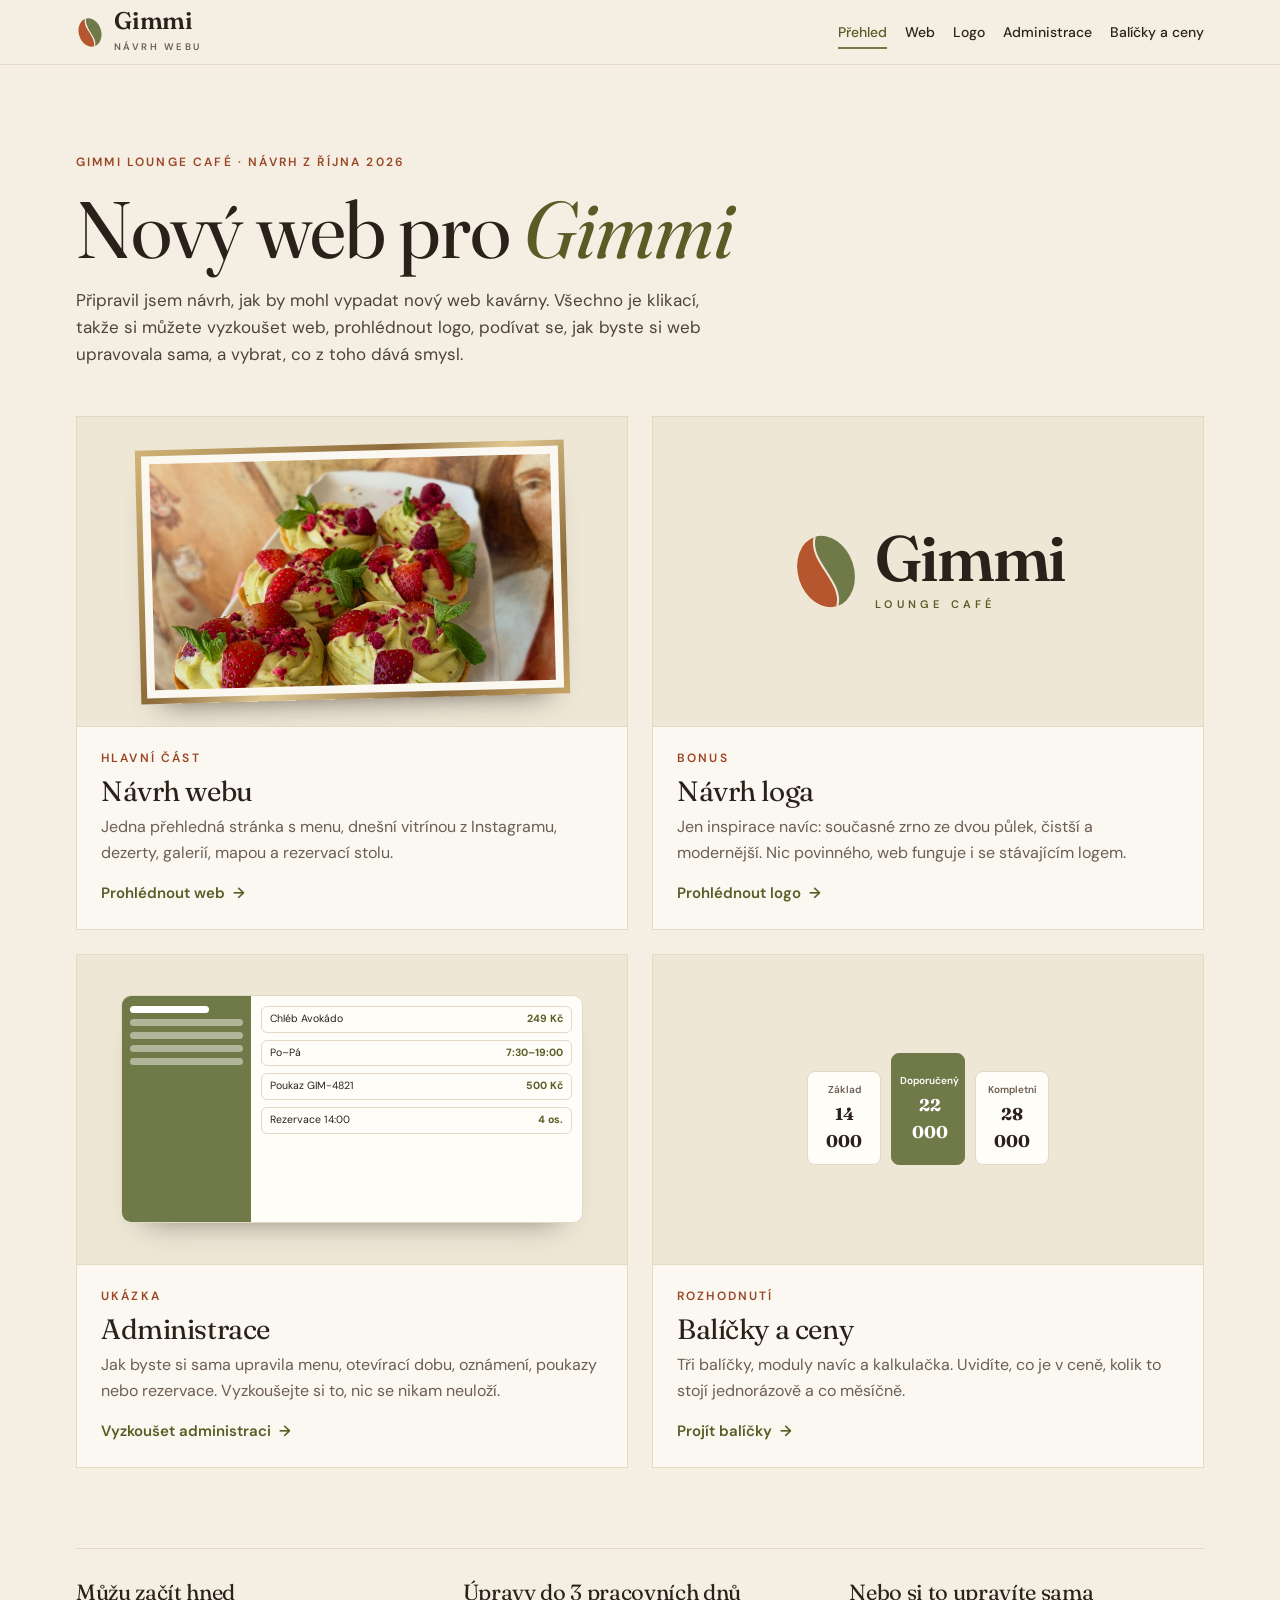
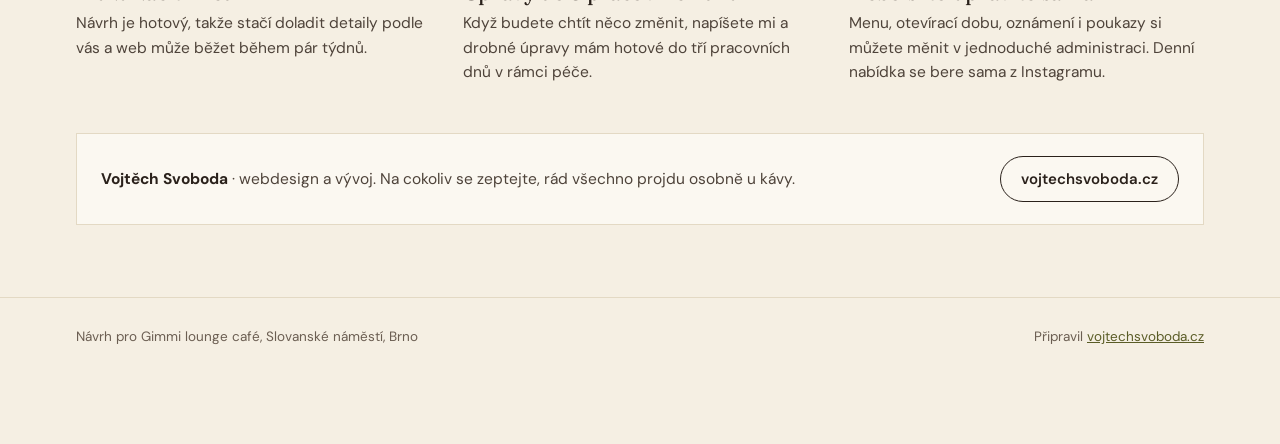
==== public/index.html @ 555f194c "Rozcestník s návrhem webu pro Gimmi Co-Authored-By: Claude Opus 5.5 <noreply@anthropic.com> Claude-S" ====
<!doctype html>
<html lang="cs">
<head>
<meta charset="utf-8">
<meta name="viewport" content="width=device-width, initial-scale=1, viewport-fit=cover">
<meta name="robots" content="noindex, nofollow">
<meta name="claude:viewport-fit-sides" content="cover">
<title>Gimmi – návrh nového webu</title>
<link rel="stylesheet" href="https://fonts.googleapis.com/css2?family=DM+Sans:opsz,wght@9..40,400..700&family=Fraunces:ital,opsz,wght@0,9..144,400..700;1,9..144,400&display=swap">
<link rel="stylesheet" href="pitch.css">
<style>
.hero { padding-block: clamp(40px, 7vw, 88px) clamp(28px, 4vw, 48px); display: grid; gap: 18px; }
.hero h1 { font-size: clamp(42px, 6.4vw, 80px); line-height: 0.98; }
.hero h1 em { font-style: italic; color: var(--green-ink); }
.modules { display: grid; grid-template-columns: repeat(2, minmax(0, 1fr)); gap: 24px; }
@media (max-width: 680px) { .modules { grid-template-columns: minmax(0, 1fr); } }
.module { position: relative; display: grid; grid-template-rows: auto 1fr; background: var(--paper); border: 1px solid var(--line); color: var(--ink); text-decoration: none; transition: transform .25s ease, box-shadow .25s ease; }
.module:hover { transform: translateY(-4px); box-shadow: 0 28px 44px -30px rgba(42, 33, 27, 0.55); color: var(--ink); }
.module .visual { aspect-ratio: 16 / 9; max-width: 100%; background: #EFE7D6; border-bottom: 1px solid var(--line); display: grid; place-items: center; overflow: hidden; position: relative; }
.module .body { padding: 22px 24px 24px; display: grid; gap: 8px; align-content: start; }
.module h2 { font-size: 28px; }
.module .go { margin-top: 8px; display: inline-flex; align-items: center; gap: 8px; font-weight: 600; font-size: 15px; color: var(--green-ink); }
.module .go span { transition: transform .25s ease; }
.module:hover .go span { transform: translateX(4px); }
.module .tag { position: absolute; top: 14px; left: 14px; z-index: 2; }
/* náhled webu */
.v-web { width: 78%; padding: 6px; background: var(--gold); box-shadow: 0 20px 30px -22px rgba(42,33,27,.7); transform: rotate(-1.5deg); }
.v-web div { padding: 8px; background: var(--paper); }
.v-web img { width: 100%; aspect-ratio: 16 / 9; object-fit: cover; }
/* náhled loga */
.v-logo { display: flex; align-items: center; gap: 14px; }
.v-logo b { font-family: var(--display); font-weight: 600; font-size: clamp(44px, 6vw, 64px); line-height: .9; letter-spacing: -.03em; }
.v-logo small { display: block; margin-top: 8px; font-size: 11px; font-weight: 600; letter-spacing: .38em; text-transform: uppercase; color: var(--green-ink); }
/* náhled administrace */
.v-admin { width: 84%; height: 74%; display: grid; grid-template-columns: 28% 1fr; background: var(--paper-2); border: 1px solid var(--line); border-radius: 10px; overflow: hidden; box-shadow: 0 20px 30px -24px rgba(42,33,27,.6); }
.v-admin .side { background: var(--green); padding: 10px 8px; display: grid; gap: 6px; align-content: start; }
.v-admin .side i { display: block; height: 7px; border-radius: 4px; background: rgba(255,255,255,.45); }
.v-admin .side i:first-child { background: #fff; width: 70%; }
.v-admin .main { padding: 10px; display: grid; gap: 7px; align-content: start; }
.v-admin .row { display: flex; justify-content: space-between; align-items: center; gap: 8px; padding: 6px 8px; border: 1px solid var(--line); border-radius: 6px; font-size: 10.5px; line-height: 1.2; }
.v-admin .row em { font-style: normal; font-weight: 700; color: var(--green-ink); }
/* náhled balíčků */
.v-price { display: flex; gap: 10px; align-items: flex-end; }
.v-price div { width: 74px; padding: 10px 8px; background: var(--paper-2); border: 1px solid var(--line); border-radius: 8px; text-align: center; font-size: 10px; font-weight: 600; color: var(--muted); }
.v-price div b { display: block; margin-top: 2px; font-family: var(--display); font-size: 17px; color: var(--ink); }
.v-price div.mid { height: 112px; border-color: var(--green); background: var(--green); color: #fff; display: grid; align-content: center; }
.v-price div.mid b { color: #fff; }
.how { margin-top: clamp(48px, 7vw, 80px); display: grid; grid-template-columns: repeat(auto-fit, minmax(min(100%, 240px), 1fr)); gap: 16px 32px; padding-top: 32px; border-top: 1px solid var(--line); }
.how h3 { font-size: 22px; margin-bottom: 6px; }
.how p { color: var(--ink-2); font-size: 15.5px; }
.signed { margin-top: 48px; display: flex; flex-wrap: wrap; align-items: center; gap: 12px 24px; padding: 22px 24px; background: var(--paper); border: 1px solid var(--line); }
.signed p { flex: 1 1 280px; min-width: 0; font-size: 15.5px; color: var(--ink-2); }
.signed strong { color: var(--ink); }
</style>
</head>
<body>
<header class="topbar">
<div class="wrap">
<a class="mark" href="index.html" aria-label="Gimmi – přehled návrhu">
<svg viewBox="0 0 100 104" width="28" height="29" aria-hidden="true"><g transform="rotate(-18 50 52)"><path d="M50 0A40 52 0 0 0 50 104C70 74 30 30 50 0Z" fill="#B5562E"></path><path d="M50 0A40 52 0 0 1 50 104C70 74 30 30 50 0Z" fill="#707A48"></path><path d="M50 0C30 30 70 74 50 104" fill="none" stroke="#F5EFE3" stroke-width="4"></path></g></svg>
<span><b>Gimmi</b><small>návrh webu</small></span>
</a>
<nav class="crumbs" aria-label="Části návrhu">
<a href="index.html" aria-current="page">Přehled</a>
<a href="web.html">Web</a>
<a href="logo.html">Logo</a>
<a href="admin.html">Administrace</a>
<a href="balicky.html">Balíčky a ceny</a>
</nav>
</div>
</header>

<main class="wrap">
<section class="hero">
<p class="eyebrow">Gimmi lounge café · návrh z října 2026</p>
<h1>Nový web pro <em>Gimmi</em></h1>
<p class="lede">Připravil jsem návrh, jak by mohl vypadat nový web kavárny. Všechno je klikací, takže si můžete vyzkoušet web, prohlédnout logo, podívat se, jak byste si web upravovala sama, a vybrat, co z toho dává smysl.</p>
</section>

<div class="modules">
<a class="module" href="web.html">
<div class="visual"><div class="v-web"><div><img src="img/hero-tartaletky.jpg" alt="" loading="lazy"></div></div></div>
<div class="body">
<p class="eyebrow">Hlavní část</p>
<h2>Návrh webu</h2>
<p class="muted">Jedna přehledná stránka s menu, dnešní vitrínou z Instagramu, dezerty, galerií, mapou a rezervací stolu.</p>
<span class="go">Prohlédnout web <span aria-hidden="true">&#8594;</span></span>
</div>
</a>

<a class="module" href="logo.html">
<div class="visual">
<div class="v-logo">
<svg viewBox="0 0 100 104" width="70" height="73" aria-hidden="true"><g transform="rotate(-18 50 52)"><path d="M50 0A40 52 0 0 0 50 104C70 74 30 30 50 0Z" fill="#B5562E"></path><path d="M50 0A40 52 0 0 1 50 104C70 74 30 30 50 0Z" fill="#707A48"></path><path d="M50 0C30 30 70 74 50 104" fill="none" stroke="#EFE7D6" stroke-width="3"></path></g></svg>
<div><b>Gimmi</b><small>lounge café</small></div>
</div>
</div>
<div class="body">
<p class="eyebrow">Bonus</p>
<h2>Návrh loga</h2>
<p class="muted">Jen inspirace navíc: současné zrno ze dvou půlek, čistší a modernější. Nic povinného, web funguje i se stávajícím logem.</p>
<span class="go">Prohlédnout logo <span aria-hidden="true">&#8594;</span></span>
</div>
</a>

<a class="module" href="admin.html">
<div class="visual">
<div class="v-admin" aria-hidden="true">
<div class="side"><i></i><i></i><i></i><i></i><i></i></div>
<div class="main">
<div class="row">Chléb Avokádo <em>249 Kč</em></div>
<div class="row">Po–Pá <em>7:30–19:00</em></div>
<div class="row">Poukaz GIM-4821 <em>500 Kč</em></div>
<div class="row">Rezervace 14:00 <em>4 os.</em></div>
</div>
</div>
</div>
<div class="body">
<p class="eyebrow">Ukázka</p>
<h2>Administrace</h2>
<p class="muted">Jak byste si sama upravila menu, otevírací dobu, oznámení, poukazy nebo rezervace. Vyzkoušejte si to, nic se nikam neuloží.</p>
<span class="go">Vyzkoušet administraci <span aria-hidden="true">&#8594;</span></span>
</div>
</a>

<a class="module" href="balicky.html">
<div class="visual">
<div class="v-price" aria-hidden="true">
<div>Základ<b>14 000</b></div>
<div class="mid">Doporučený<b>22 000</b></div>
<div>Kompletní<b>28 000</b></div>
</div>
</div>
<div class="body">
<p class="eyebrow">Rozhodnutí</p>
<h2>Balíčky a ceny</h2>
<p class="muted">Tři balíčky, moduly navíc a kalkulačka. Uvidíte, co je v ceně, kolik to stojí jednorázově a co měsíčně.</p>
<span class="go">Projít balíčky <span aria-hidden="true">&#8594;</span></span>
</div>
</a>
</div>

<section class="how" aria-label="Jak spolupráce funguje">
<div>
<h3>Můžu začít hned</h3>
<p>Návrh je hotový, takže stačí doladit detaily podle vás a web může běžet během pár týdnů.</p>
</div>
<div>
<h3>Úpravy do 3 pracovních dnů</h3>
<p>Když budete chtít něco změnit, napíšete mi a drobné úpravy mám hotové do tří pracovních dnů v rámci péče.</p>
</div>
<div>
<h3>Nebo si to upravíte sama</h3>
<p>Menu, otevírací dobu, oznámení i poukazy si můžete měnit v jednoduché administraci. Denní nabídka se bere sama z Instagramu.</p>
</div>
</section>

<div class="signed">
<p><strong>Vojtěch Svoboda</strong> · webdesign a vývoj. Na cokoliv se zeptejte, rád všechno projdu osobně u kávy.</p>
<a class="btn" href="https://vojtechsvoboda.cz" target="_blank" rel="noopener">vojtechsvoboda.cz</a>
</div>
</main>

<footer class="site-foot">
<div class="wrap">
<span>Návrh pro Gimmi lounge café, Slovanské náměstí, Brno</span>
<span>Připravil <a href="https://vojtechsvoboda.cz" target="_blank" rel="noopener">vojtechsvoboda.cz</a></span>
</div>
</footer>
</body>
</html>
---- public/pitch.css ----
/* Gimmi – podklady pro návrh. Jeden světlý vzhled podle webu kavárny (krém, zelená, zlaté rámy). */
:root {
  --bg: #F5EFE3;
  --paper: #FBF8F1;
  --paper-2: #FFFDF8;
  --line: #E3D9C4;
  --ink: #2A211B;
  --ink-2: #4E433A;
  --muted: #6B5E52;
  --green: #707A48;
  --green-ink: #5A5C26;
  --green-soft: #E6E8D6;
  --terra: #9A4524;
  --terra-2: #B5562E;
  --wood: #3B2B20;
  --gold: linear-gradient(135deg, #D2B477 0%, #8C6A3A 38%, #E0C891 55%, #8C6A3A 80%, #C7A465 100%);
  --ok: #4F7A34;
  --ok-soft: #E3EDD8;
  --warn: #9A6A12;
  --warn-soft: #F6EBCF;
  --display: 'Fraunces', Georgia, 'Times New Roman', serif;
  --body: 'DM Sans', system-ui, -apple-system, 'Segoe UI', sans-serif;
  color-scheme: light;
}
*, *::before, *::after { box-sizing: border-box; }
html { scroll-behavior: smooth; }
body {
  margin: 0;
  background: var(--bg);
  color: var(--ink);
  font-family: var(--body);
  font-size: 16px;
  line-height: 1.6;
}
img { max-width: 100%; display: block; }
a { color: var(--green-ink); }
a:hover { color: var(--ink); }
:focus-visible { outline: 2px solid var(--terra-2); outline-offset: 3px; }
h1, h2, h3 { font-family: var(--display); font-weight: 400; letter-spacing: -0.015em; text-wrap: balance; margin: 0; line-height: 1.08; }
p { margin: 0; }
.wrap { max-width: 1160px; margin: 0 auto; padding-left: max(16px, env(safe-area-inset-left, 0px)); padding-right: max(16px, env(safe-area-inset-right, 0px)); }
.eyebrow { font-size: 12px; font-weight: 600; letter-spacing: 0.18em; text-transform: uppercase; color: var(--terra); }
.lede { font-size: 17px; color: var(--ink-2); max-width: 38em; }
.muted { color: var(--muted); }
.mark { display: inline-flex; align-items: center; gap: 10px; color: var(--ink); text-decoration: none; }
.mark b { font-family: var(--display); font-weight: 600; font-size: 24px; line-height: 1; letter-spacing: -0.01em; }
.mark small { display: block; margin-top: 3px; font-size: 9.5px; font-weight: 600; letter-spacing: 0.26em; text-transform: uppercase; color: var(--muted); }
.topbar { position: sticky; top: env(safe-area-inset-top, 0px); z-index: 30; background: rgba(245, 239, 227, 0.94); backdrop-filter: blur(10px); border-bottom: 1px solid var(--line); }
body::before { content: ""; position: fixed; inset: 0 0 auto; height: env(safe-area-inset-top, 0px); z-index: 31; background: var(--bg); }
.topbar .wrap { display: flex; align-items: center; justify-content: space-between; gap: 16px; min-height: 64px; flex-wrap: wrap; }
.crumbs { display: flex; flex-wrap: wrap; gap: 6px 18px; font-size: 14px; font-weight: 500; }
.crumbs a { color: var(--ink); text-decoration: none; padding: 10px 0; position: relative; }
.crumbs a::after { content: ""; position: absolute; left: 0; right: 0; bottom: 4px; height: 2px; background: var(--green); transform: scaleX(0); transform-origin: left; transition: transform .35s cubic-bezier(.2,.7,.2,1); }
.crumbs a:hover::after, .crumbs a[aria-current="page"]::after { transform: scaleX(1); }
.crumbs a[aria-current="page"] { color: var(--green-ink); }
.btn { display: inline-flex; align-items: center; justify-content: center; gap: 8px; min-height: 46px; padding: 0 20px; border-radius: 999px; border: 1px solid var(--ink); background: transparent; color: var(--ink); font: 600 15px/1 var(--body); text-decoration: none; cursor: pointer; transition: transform .15s ease, background-color .2s ease, color .2s ease; }
.btn:hover { transform: translateY(-1px); }
.btn.primary { background: var(--green); border-color: var(--green); color: #FFFFFF; }
.btn.primary:hover { background: var(--green-ink); border-color: var(--green-ink); color: #FFFFFF; }
.btn.small { min-height: 36px; padding: 0 14px; font-size: 13.5px; }
.chip { display: inline-flex; align-items: center; gap: 6px; padding: 3px 10px; border-radius: 999px; font-size: 12px; font-weight: 600; line-height: 1.5; background: var(--green-soft); color: var(--green-ink); white-space: nowrap; }
.chip.ok { background: var(--ok-soft); color: var(--ok); }
.chip.warn { background: var(--warn-soft); color: var(--warn); }
.chip.terra { background: #F4E1D6; color: var(--terra); }
.chip.dot::before { content: ""; width: 7px; height: 7px; border-radius: 50%; background: currentColor; }
.site-foot { border-top: 1px solid var(--line); margin-top: 72px; padding-block: 28px 96px; font-size: 13.5px; color: var(--muted); }
.site-foot .wrap { display: flex; flex-wrap: wrap; justify-content: space-between; gap: 8px 24px; }
@media (prefers-reduced-motion: reduce) { html { scroll-behavior: auto; } *, *::before, *::after { transition: none !important; animation: none !important; } }
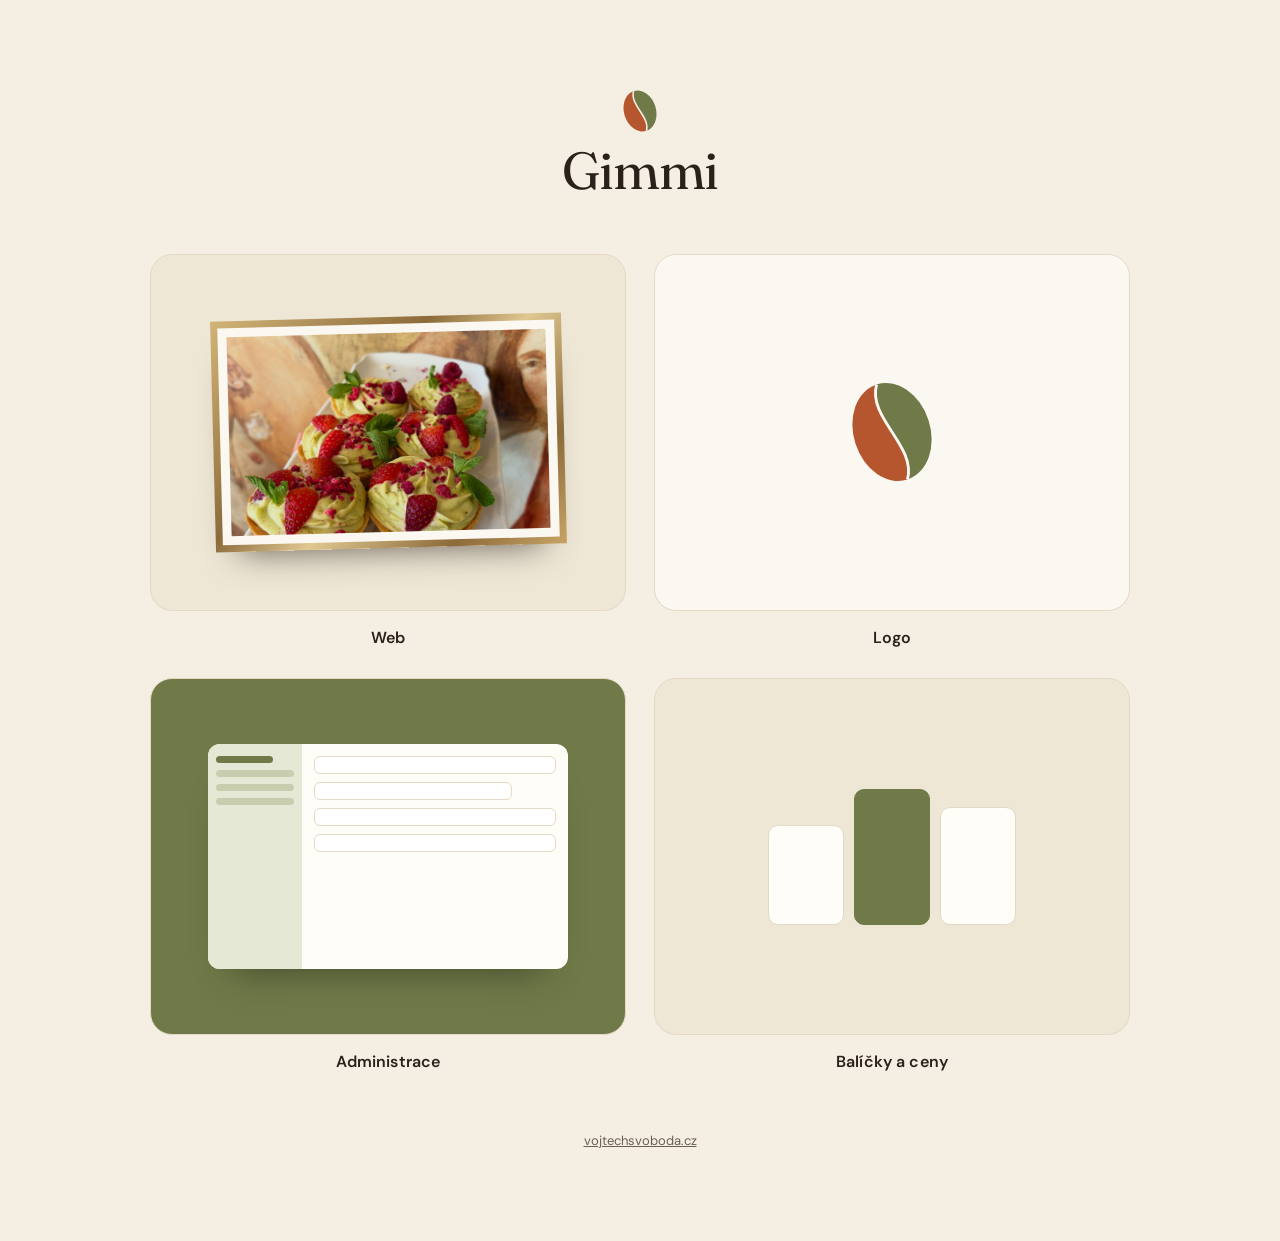
==== commit ba04a938: "Čistý rozcestník z karet, podstránky bez horní navigace Co-Authored-By: Claude Opus 5.5 <noreply@ant" ====
--- a/public/index.html
+++ b/public/index.html
@@ -9,163 +9,52 @@
 <link rel="stylesheet" href="https://fonts.googleapis.com/css2?family=DM+Sans:opsz,wght@9..40,400..700&family=Fraunces:ital,opsz,wght@0,9..144,400..700;1,9..144,400&display=swap">
 <link rel="stylesheet" href="pitch.css">
 <style>
-.hero { padding-block: clamp(40px, 7vw, 88px) clamp(28px, 4vw, 48px); display: grid; gap: 18px; }
-.hero h1 { font-size: clamp(42px, 6.4vw, 80px); line-height: 0.98; }
-.hero h1 em { font-style: italic; color: var(--green-ink); }
-.modules { display: grid; grid-template-columns: repeat(2, minmax(0, 1fr)); gap: 24px; }
-@media (max-width: 680px) { .modules { grid-template-columns: minmax(0, 1fr); } }
-.module { position: relative; display: grid; grid-template-rows: auto 1fr; background: var(--paper); border: 1px solid var(--line); color: var(--ink); text-decoration: none; transition: transform .25s ease, box-shadow .25s ease; }
-.module:hover { transform: translateY(-4px); box-shadow: 0 28px 44px -30px rgba(42, 33, 27, 0.55); color: var(--ink); }
-.module .visual { aspect-ratio: 16 / 9; max-width: 100%; background: #EFE7D6; border-bottom: 1px solid var(--line); display: grid; place-items: center; overflow: hidden; position: relative; }
-.module .body { padding: 22px 24px 24px; display: grid; gap: 8px; align-content: start; }
-.module h2 { font-size: 28px; }
-.module .go { margin-top: 8px; display: inline-flex; align-items: center; gap: 8px; font-weight: 600; font-size: 15px; color: var(--green-ink); }
-.module .go span { transition: transform .25s ease; }
-.module:hover .go span { transform: translateX(4px); }
-.module .tag { position: absolute; top: 14px; left: 14px; z-index: 2; }
-/* náhled webu */
-.v-web { width: 78%; padding: 6px; background: var(--gold); box-shadow: 0 20px 30px -22px rgba(42,33,27,.7); transform: rotate(-1.5deg); }
-.v-web div { padding: 8px; background: var(--paper); }
-.v-web img { width: 100%; aspect-ratio: 16 / 9; object-fit: cover; }
-/* náhled loga */
-.v-logo { display: flex; align-items: center; gap: 14px; }
-.v-logo b { font-family: var(--display); font-weight: 600; font-size: clamp(44px, 6vw, 64px); line-height: .9; letter-spacing: -.03em; }
-.v-logo small { display: block; margin-top: 8px; font-size: 11px; font-weight: 600; letter-spacing: .38em; text-transform: uppercase; color: var(--green-ink); }
-/* náhled administrace */
-.v-admin { width: 84%; height: 74%; display: grid; grid-template-columns: 28% 1fr; background: var(--paper-2); border: 1px solid var(--line); border-radius: 10px; overflow: hidden; box-shadow: 0 20px 30px -24px rgba(42,33,27,.6); }
-.v-admin .side { background: var(--green); padding: 10px 8px; display: grid; gap: 6px; align-content: start; }
-.v-admin .side i { display: block; height: 7px; border-radius: 4px; background: rgba(255,255,255,.45); }
-.v-admin .side i:first-child { background: #fff; width: 70%; }
-.v-admin .main { padding: 10px; display: grid; gap: 7px; align-content: start; }
-.v-admin .row { display: flex; justify-content: space-between; align-items: center; gap: 8px; padding: 6px 8px; border: 1px solid var(--line); border-radius: 6px; font-size: 10.5px; line-height: 1.2; }
-.v-admin .row em { font-style: normal; font-weight: 700; color: var(--green-ink); }
-/* náhled balíčků */
-.v-price { display: flex; gap: 10px; align-items: flex-end; }
-.v-price div { width: 74px; padding: 10px 8px; background: var(--paper-2); border: 1px solid var(--line); border-radius: 8px; text-align: center; font-size: 10px; font-weight: 600; color: var(--muted); }
-.v-price div b { display: block; margin-top: 2px; font-family: var(--display); font-size: 17px; color: var(--ink); }
-.v-price div.mid { height: 112px; border-color: var(--green); background: var(--green); color: #fff; display: grid; align-content: center; }
-.v-price div.mid b { color: #fff; }
-.how { margin-top: clamp(48px, 7vw, 80px); display: grid; grid-template-columns: repeat(auto-fit, minmax(min(100%, 240px), 1fr)); gap: 16px 32px; padding-top: 32px; border-top: 1px solid var(--line); }
-.how h3 { font-size: 22px; margin-bottom: 6px; }
-.how p { color: var(--ink-2); font-size: 15.5px; }
-.signed { margin-top: 48px; display: flex; flex-wrap: wrap; align-items: center; gap: 12px 24px; padding: 22px 24px; background: var(--paper); border: 1px solid var(--line); }
-.signed p { flex: 1 1 280px; min-width: 0; font-size: 15.5px; color: var(--ink-2); }
-.signed strong { color: var(--ink); }
+.home { min-height: 100vh; display: grid; align-content: center; gap: clamp(32px, 5vw, 56px); padding-block: clamp(40px, 7vw, 96px); }
+.brand { display: grid; justify-items: center; gap: 10px; text-align: center; }
+.brand h1 { font-size: clamp(34px, 4.4vw, 52px); }
+.tiles { display: grid; grid-template-columns: repeat(2, minmax(0, 1fr)); gap: clamp(16px, 2.4vw, 28px); max-width: 980px; width: 100%; margin: 0 auto; }
+@media (max-width: 620px) { .tiles { grid-template-columns: minmax(0, 1fr); } }
+.tile { display: grid; gap: 14px; justify-items: center; color: var(--ink); text-decoration: none; }
+.tile .card { width: 100%; aspect-ratio: 4 / 3; max-width: 100%; border-radius: 22px; background: var(--paper); border: 1px solid var(--line); display: grid; place-items: center; overflow: hidden; transition: transform .35s cubic-bezier(.2,.7,.2,1), box-shadow .35s ease; }
+.tile:hover .card { transform: translateY(-6px) scale(1.01); box-shadow: 0 34px 50px -34px rgba(42, 33, 27, 0.55); }
+.tile span.l { font-size: 16px; font-weight: 600; letter-spacing: .01em; }
+.tile:hover span.l { color: var(--green-ink); }
+.tile .c-web { background: #EFE7D6; }
+.c-web .frame { width: 74%; padding: 7px; background: var(--gold); box-shadow: 0 24px 34px -24px rgba(42,33,27,.7); transform: rotate(-1.5deg); }
+.c-web .frame div { padding: 9px; background: var(--paper); }
+.c-web img { width: 100%; aspect-ratio: 16 / 10; object-fit: cover; }
+.tile .c-logo { background: var(--paper); }
+.tile .c-admin { background: var(--green); }
+.c-admin .ui { width: 76%; aspect-ratio: 16 / 10; display: grid; grid-template-columns: 26% 1fr; background: var(--paper-2); border-radius: 12px; overflow: hidden; box-shadow: 0 24px 36px -24px rgba(0,0,0,.45); }
+.c-admin .ui .s { background: #E6E8D6; padding: 12px 8px; display: grid; gap: 7px; align-content: start; }
+.c-admin .ui .s i { height: 7px; border-radius: 4px; background: #C9CDB0; }
+.c-admin .ui .s i:first-child { background: var(--green); width: 74%; }
+.c-admin .ui .m { padding: 12px; display: grid; gap: 8px; align-content: start; }
+.c-admin .ui .m i { height: 18px; border-radius: 6px; border: 1px solid var(--line); background: #fff; }
+.c-admin .ui .m i:nth-child(2) { width: 82%; }
+.tile .c-price { background: #EFE7D6; }
+.c-price .p { display: flex; gap: 10px; align-items: flex-end; }
+.c-price .p i { display: block; width: clamp(48px, 9vw, 76px); border-radius: 10px; background: var(--paper-2); border: 1px solid var(--line); }
+.c-price .p i:nth-child(1) { height: clamp(70px, 11vw, 100px); }
+.c-price .p i:nth-child(2) { height: clamp(96px, 15vw, 136px); background: var(--green); border-color: var(--green); }
+.c-price .p i:nth-child(3) { height: clamp(82px, 13vw, 118px); }
+.by { text-align: center; font-size: 13px; color: var(--muted); }
+.by a { color: var(--muted); }
 </style>
 </head>
 <body>
-<header class="topbar">
-<div class="wrap">
-<a class="mark" href="index.html" aria-label="Gimmi – přehled návrhu">
-<svg viewBox="0 0 100 104" width="28" height="29" aria-hidden="true"><g transform="rotate(-18 50 52)"><path d="M50 0A40 52 0 0 0 50 104C70 74 30 30 50 0Z" fill="#B5562E"></path><path d="M50 0A40 52 0 0 1 50 104C70 74 30 30 50 0Z" fill="#707A48"></path><path d="M50 0C30 30 70 74 50 104" fill="none" stroke="#F5EFE3" stroke-width="4"></path></g></svg>
-<span><b>Gimmi</b><small>návrh webu</small></span>
-</a>
-<nav class="crumbs" aria-label="Části návrhu">
-<a href="index.html" aria-current="page">Přehled</a>
-<a href="web.html">Web</a>
-<a href="logo.html">Logo</a>
-<a href="admin.html">Administrace</a>
-<a href="balicky.html">Balíčky a ceny</a>
+<main class="wrap home">
+<div class="brand">
+<svg viewBox="0 0 100 104" width="40" height="42" aria-hidden="true"><g transform="rotate(-18 50 52)"><path d="M50 0A40 52 0 0 0 50 104C70 74 30 30 50 0Z" fill="#B5562E"></path><path d="M50 0A40 52 0 0 1 50 104C70 74 30 30 50 0Z" fill="#707A48"></path><path d="M50 0C30 30 70 74 50 104" fill="none" stroke="#F5EFE3" stroke-width="4"></path></g></svg>
+<h1>Gimmi</h1>
+</div>
+<nav class="tiles" aria-label="Části návrhu">
+<a class="tile" href="web.html"><span class="card c-web"><span class="frame"><div><img src="img/hero-tartaletky.jpg" alt=""></div></span></span><span class="l">Web</span></a>
+<a class="tile" href="logo.html"><span class="card c-logo"><svg viewBox="0 0 100 104" width="96" height="100" aria-hidden="true"><g transform="rotate(-18 50 52)"><path d="M50 0A40 52 0 0 0 50 104C70 74 30 30 50 0Z" fill="#B5562E"></path><path d="M50 0A40 52 0 0 1 50 104C70 74 30 30 50 0Z" fill="#707A48"></path><path d="M50 0C30 30 70 74 50 104" fill="none" stroke="#FBF8F1" stroke-width="3"></path></g></svg></span><span class="l">Logo</span></a>
+<a class="tile" href="admin.html"><span class="card c-admin"><span class="ui" aria-hidden="true"><span class="s"><i></i><i></i><i></i><i></i></span><span class="m"><i></i><i></i><i></i><i></i></span></span></span><span class="l">Administrace</span></a>
+<a class="tile" href="balicky.html"><span class="card c-price"><span class="p" aria-hidden="true"><i></i><i></i><i></i></span></span><span class="l">Balíčky a ceny</span></a>
 </nav>
-</div>
-</header>
-
-<main class="wrap">
-<section class="hero">
-<p class="eyebrow">Gimmi lounge café · návrh z října 2026</p>
-<h1>Nový web pro <em>Gimmi</em></h1>
-<p class="lede">Připravil jsem návrh, jak by mohl vypadat nový web kavárny. Všechno je klikací, takže si můžete vyzkoušet web, prohlédnout logo, podívat se, jak byste si web upravovala sama, a vybrat, co z toho dává smysl.</p>
-</section>
-
-<div class="modules">
-<a class="module" href="web.html">
-<div class="visual"><div class="v-web"><div><img src="img/hero-tartaletky.jpg" alt="" loading="lazy"></div></div></div>
-<div class="body">
-<p class="eyebrow">Hlavní část</p>
-<h2>Návrh webu</h2>
-<p class="muted">Jedna přehledná stránka s menu, dnešní vitrínou z Instagramu, dezerty, galerií, mapou a rezervací stolu.</p>
-<span class="go">Prohlédnout web <span aria-hidden="true">&#8594;</span></span>
-</div>
-</a>
-
-<a class="module" href="logo.html">
-<div class="visual">
-<div class="v-logo">
-<svg viewBox="0 0 100 104" width="70" height="73" aria-hidden="true"><g transform="rotate(-18 50 52)"><path d="M50 0A40 52 0 0 0 50 104C70 74 30 30 50 0Z" fill="#B5562E"></path><path d="M50 0A40 52 0 0 1 50 104C70 74 30 30 50 0Z" fill="#707A48"></path><path d="M50 0C30 30 70 74 50 104" fill="none" stroke="#EFE7D6" stroke-width="3"></path></g></svg>
-<div><b>Gimmi</b><small>lounge café</small></div>
-</div>
-</div>
-<div class="body">
-<p class="eyebrow">Bonus</p>
-<h2>Návrh loga</h2>
-<p class="muted">Jen inspirace navíc: současné zrno ze dvou půlek, čistší a modernější. Nic povinného, web funguje i se stávajícím logem.</p>
-<span class="go">Prohlédnout logo <span aria-hidden="true">&#8594;</span></span>
-</div>
-</a>
-
-<a class="module" href="admin.html">
-<div class="visual">
-<div class="v-admin" aria-hidden="true">
-<div class="side"><i></i><i></i><i></i><i></i><i></i></div>
-<div class="main">
-<div class="row">Chléb Avokádo <em>249 Kč</em></div>
-<div class="row">Po–Pá <em>7:30–19:00</em></div>
-<div class="row">Poukaz GIM-4821 <em>500 Kč</em></div>
-<div class="row">Rezervace 14:00 <em>4 os.</em></div>
-</div>
-</div>
-</div>
-<div class="body">
-<p class="eyebrow">Ukázka</p>
-<h2>Administrace</h2>
-<p class="muted">Jak byste si sama upravila menu, otevírací dobu, oznámení, poukazy nebo rezervace. Vyzkoušejte si to, nic se nikam neuloží.</p>
-<span class="go">Vyzkoušet administraci <span aria-hidden="true">&#8594;</span></span>
-</div>
-</a>
-
-<a class="module" href="balicky.html">
-<div class="visual">
-<div class="v-price" aria-hidden="true">
-<div>Základ<b>14 000</b></div>
-<div class="mid">Doporučený<b>22 000</b></div>
-<div>Kompletní<b>28 000</b></div>
-</div>
-</div>
-<div class="body">
-<p class="eyebrow">Rozhodnutí</p>
-<h2>Balíčky a ceny</h2>
-<p class="muted">Tři balíčky, moduly navíc a kalkulačka. Uvidíte, co je v ceně, kolik to stojí jednorázově a co měsíčně.</p>
-<span class="go">Projít balíčky <span aria-hidden="true">&#8594;</span></span>
-</div>
-</a>
-</div>
-
-<section class="how" aria-label="Jak spolupráce funguje">
-<div>
-<h3>Můžu začít hned</h3>
-<p>Návrh je hotový, takže stačí doladit detaily podle vás a web může běžet během pár týdnů.</p>
-</div>
-<div>
-<h3>Úpravy do 3 pracovních dnů</h3>
-<p>Když budete chtít něco změnit, napíšete mi a drobné úpravy mám hotové do tří pracovních dnů v rámci péče.</p>
-</div>
-<div>
-<h3>Nebo si to upravíte sama</h3>
-<p>Menu, otevírací dobu, oznámení i poukazy si můžete měnit v jednoduché administraci. Denní nabídka se bere sama z Instagramu.</p>
-</div>
-</section>
-
-<div class="signed">
-<p><strong>Vojtěch Svoboda</strong> · webdesign a vývoj. Na cokoliv se zeptejte, rád všechno projdu osobně u kávy.</p>
-<a class="btn" href="https://vojtechsvoboda.cz" target="_blank" rel="noopener">vojtechsvoboda.cz</a>
-</div>
+<p class="by"><a href="https://vojtechsvoboda.cz" target="_blank" rel="noopener">vojtechsvoboda.cz</a></p>
 </main>
-
-<footer class="site-foot">
-<div class="wrap">
-<span>Návrh pro Gimmi lounge café, Slovanské náměstí, Brno</span>
-<span>Připravil <a href="https://vojtechsvoboda.cz" target="_blank" rel="noopener">vojtechsvoboda.cz</a></span>
-</div>
-</footer>
 </body>
 </html>
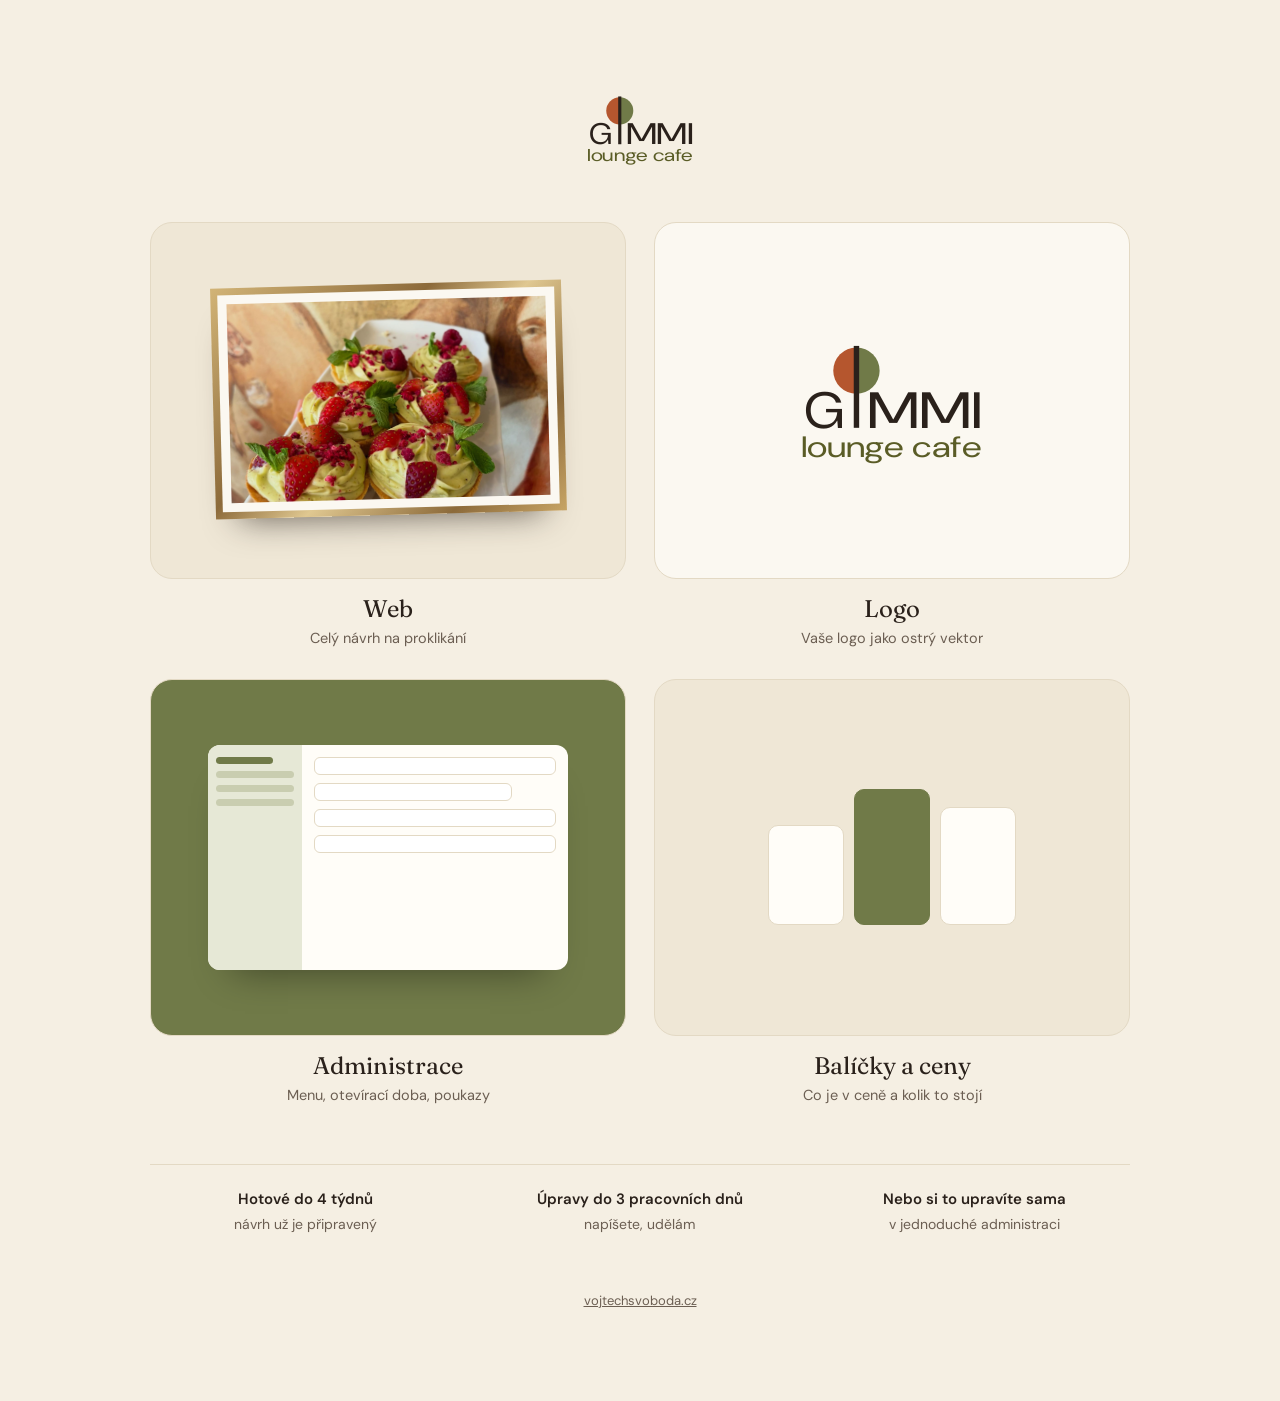
==== commit 709c9c32: "Logo Gimmi ve vektoru, popisky na kartách, tlačítko zpět vlevo nahoře Co-Authored-By: Claude Opus 5." ====
--- a/public/index.html
+++ b/public/index.html
@@ -17,7 +17,10 @@
 .tile { display: grid; gap: 14px; justify-items: center; color: var(--ink); text-decoration: none; }
 .tile .card { width: 100%; aspect-ratio: 4 / 3; max-width: 100%; border-radius: 22px; background: var(--paper); border: 1px solid var(--line); display: grid; place-items: center; overflow: hidden; transition: transform .35s cubic-bezier(.2,.7,.2,1), box-shadow .35s ease; }
 .tile:hover .card { transform: translateY(-6px) scale(1.01); box-shadow: 0 34px 50px -34px rgba(42, 33, 27, 0.55); }
-.tile span.l { font-size: 16px; font-weight: 600; letter-spacing: .01em; }
+.tile { gap: 4px; }
+.tile .card { margin-bottom: 12px; }
+.tile span.l { font-family: var(--display); font-size: 24px; line-height: 1.2; }
+.tile span.d { font-size: 14.5px; color: var(--muted); }
 .tile:hover span.l { color: var(--green-ink); }
 .tile .c-web { background: #EFE7D6; }
 .c-web .frame { width: 74%; padding: 7px; background: var(--gold); box-shadow: 0 24px 34px -24px rgba(42,33,27,.7); transform: rotate(-1.5deg); }
@@ -38,6 +41,11 @@
 .c-price .p i:nth-child(1) { height: clamp(70px, 11vw, 100px); }
 .c-price .p i:nth-child(2) { height: clamp(96px, 15vw, 136px); background: var(--green); border-color: var(--green); }
 .c-price .p i:nth-child(3) { height: clamp(82px, 13vw, 118px); }
+.facts { list-style: none; margin: 0 auto; padding: 22px 0 0; max-width: 980px; width: 100%; border-top: 1px solid var(--line); display: grid; grid-template-columns: repeat(3, minmax(0, 1fr)); gap: 12px 24px; text-align: center; }
+@media (max-width: 620px) { .facts { grid-template-columns: minmax(0, 1fr); } }
+.facts li { display: grid; gap: 2px; }
+.facts b { font-weight: 600; font-size: 15px; }
+.facts span { font-size: 14px; color: var(--muted); }
 .by { text-align: center; font-size: 13px; color: var(--muted); }
 .by a { color: var(--muted); }
 </style>
@@ -45,15 +53,20 @@
 <body>
 <main class="wrap home">
 <div class="brand">
-<svg viewBox="0 0 100 104" width="40" height="42" aria-hidden="true"><g transform="rotate(-18 50 52)"><path d="M50 0A40 52 0 0 0 50 104C70 74 30 30 50 0Z" fill="#B5562E"></path><path d="M50 0A40 52 0 0 1 50 104C70 74 30 30 50 0Z" fill="#707A48"></path><path d="M50 0C30 30 70 74 50 104" fill="none" stroke="#F5EFE3" stroke-width="4"></path></g></svg>
-<h1>Gimmi</h1>
+<h1 style="position:absolute;width:1px;height:1px;overflow:hidden;clip:rect(0 0 0 0)">Gimmi – návrh webu</h1>
+<svg viewBox="0 0 264 168" width="119" height="76" aria-hidden="true"><path d="M86 16A30 30 0 0 0 86 76Z" fill="#B5562E"></path><path d="M86 16A30 30 0 0 1 86 76Z" fill="#707A48"></path><rect x="82.5" y="14" width="7" height="106" fill="#2A211B"></rect><text x="18" y="120" font-family="'DM Sans', 'Segoe UI', system-ui, sans-serif" font-size="66" font-weight="400" fill="#2A211B" textLength="52" lengthAdjust="spacingAndGlyphs">G</text><text x="99" y="120" font-family="'DM Sans', 'Segoe UI', system-ui, sans-serif" font-size="66" font-weight="400" fill="#2A211B" textLength="150" lengthAdjust="spacingAndGlyphs">MMI</text><text x="14" y="158" font-family="'DM Sans', 'Segoe UI', system-ui, sans-serif" font-size="38" font-weight="400" fill="#5A5C26" textLength="234" lengthAdjust="spacingAndGlyphs">lounge cafe</text></svg>
 </div>
 <nav class="tiles" aria-label="Části návrhu">
-<a class="tile" href="web.html"><span class="card c-web"><span class="frame"><div><img src="img/hero-tartaletky.jpg" alt=""></div></span></span><span class="l">Web</span></a>
-<a class="tile" href="logo.html"><span class="card c-logo"><svg viewBox="0 0 100 104" width="96" height="100" aria-hidden="true"><g transform="rotate(-18 50 52)"><path d="M50 0A40 52 0 0 0 50 104C70 74 30 30 50 0Z" fill="#B5562E"></path><path d="M50 0A40 52 0 0 1 50 104C70 74 30 30 50 0Z" fill="#707A48"></path><path d="M50 0C30 30 70 74 50 104" fill="none" stroke="#FBF8F1" stroke-width="3"></path></g></svg></span><span class="l">Logo</span></a>
-<a class="tile" href="admin.html"><span class="card c-admin"><span class="ui" aria-hidden="true"><span class="s"><i></i><i></i><i></i><i></i></span><span class="m"><i></i><i></i><i></i><i></i></span></span></span><span class="l">Administrace</span></a>
-<a class="tile" href="balicky.html"><span class="card c-price"><span class="p" aria-hidden="true"><i></i><i></i><i></i></span></span><span class="l">Balíčky a ceny</span></a>
+<a class="tile" href="web.html"><span class="card c-web"><span class="frame"><div><img src="img/hero-tartaletky.jpg" alt=""></div></span></span><span class="l">Web</span><span class="d">Celý návrh na proklikání</span></a>
+<a class="tile" href="logo.html"><span class="card c-logo"><svg viewBox="0 0 264 168" width="204" height="130" aria-hidden="true"><path d="M86 16A30 30 0 0 0 86 76Z" fill="#B5562E"></path><path d="M86 16A30 30 0 0 1 86 76Z" fill="#707A48"></path><rect x="82.5" y="14" width="7" height="106" fill="#2A211B"></rect><text x="18" y="120" font-family="'DM Sans', 'Segoe UI', system-ui, sans-serif" font-size="66" font-weight="400" fill="#2A211B" textLength="52" lengthAdjust="spacingAndGlyphs">G</text><text x="99" y="120" font-family="'DM Sans', 'Segoe UI', system-ui, sans-serif" font-size="66" font-weight="400" fill="#2A211B" textLength="150" lengthAdjust="spacingAndGlyphs">MMI</text><text x="14" y="158" font-family="'DM Sans', 'Segoe UI', system-ui, sans-serif" font-size="38" font-weight="400" fill="#5A5C26" textLength="234" lengthAdjust="spacingAndGlyphs">lounge cafe</text></svg></span><span class="l">Logo</span><span class="d">Vaše logo jako ostrý vektor</span></a>
+<a class="tile" href="admin.html"><span class="card c-admin"><span class="ui" aria-hidden="true"><span class="s"><i></i><i></i><i></i><i></i></span><span class="m"><i></i><i></i><i></i><i></i></span></span></span><span class="l">Administrace</span><span class="d">Menu, otevírací doba, poukazy</span></a>
+<a class="tile" href="balicky.html"><span class="card c-price"><span class="p" aria-hidden="true"><i></i><i></i><i></i></span></span><span class="l">Balíčky a ceny</span><span class="d">Co je v ceně a kolik to stojí</span></a>
 </nav>
+<ul class="facts" aria-label="Jak to funguje">
+<li><b>Hotové do 4 týdnů</b><span>návrh už je připravený</span></li>
+<li><b>Úpravy do 3 pracovních dnů</b><span>napíšete, udělám</span></li>
+<li><b>Nebo si to upravíte sama</b><span>v jednoduché administraci</span></li>
+</ul>
 <p class="by"><a href="https://vojtechsvoboda.cz" target="_blank" rel="noopener">vojtechsvoboda.cz</a></p>
 </main>
 </body>
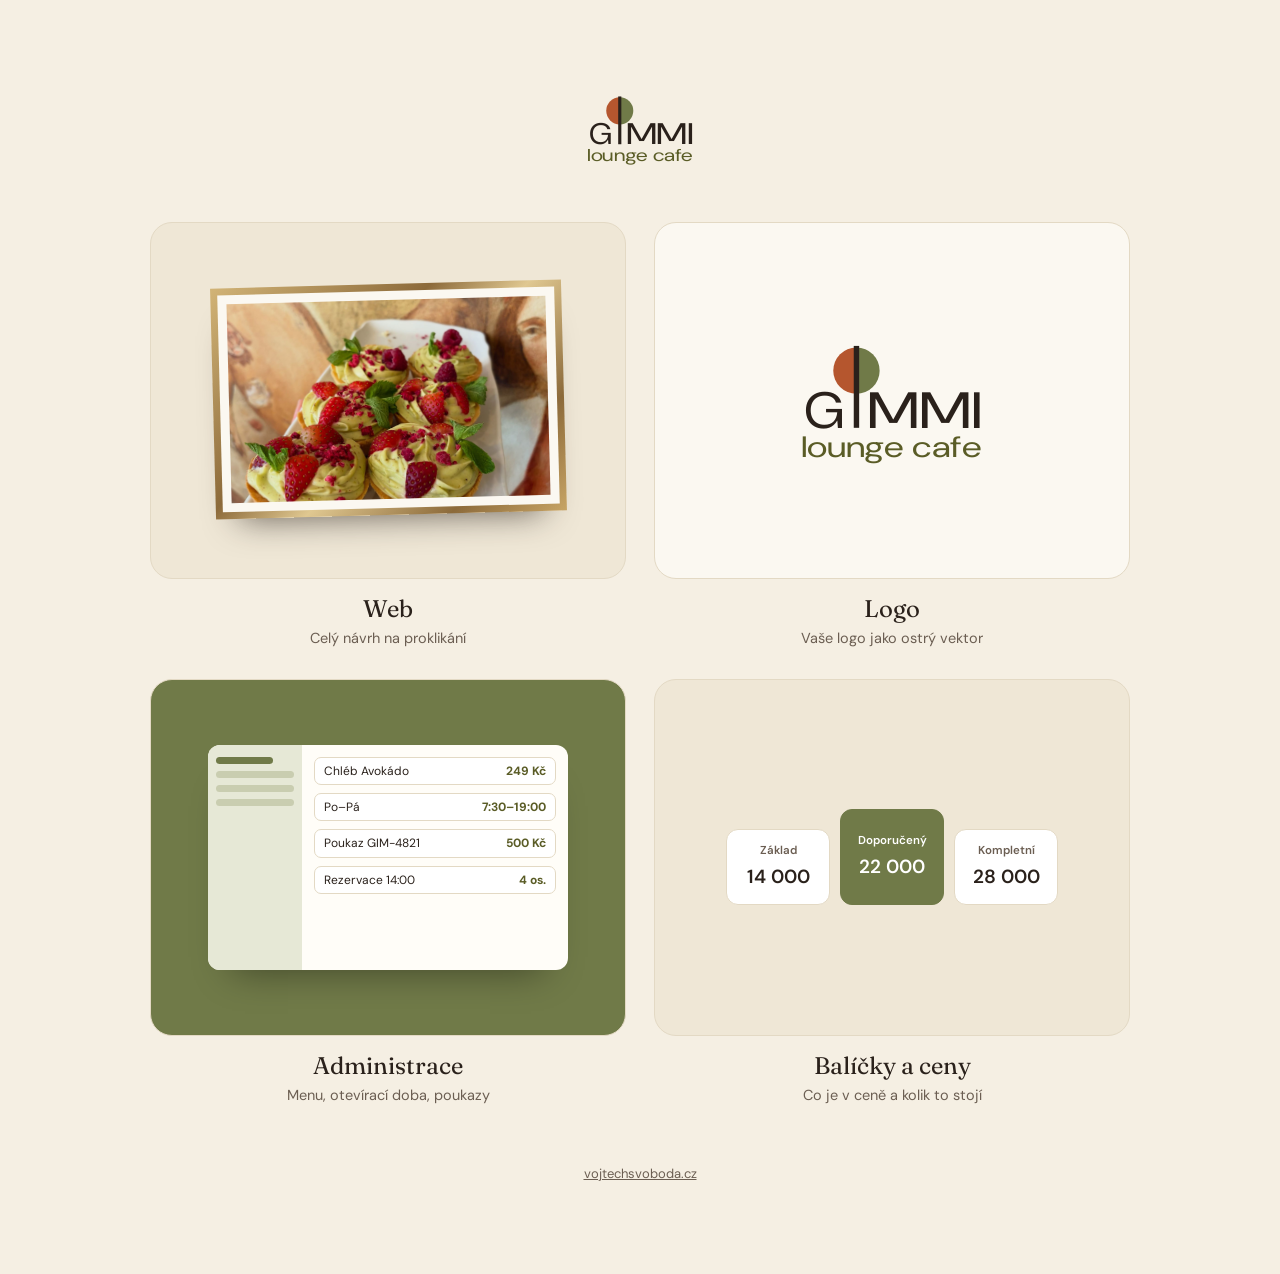
==== commit 3a97347e: "Čistší balíčky s ikonami, náhledy na kartách, logo bez popisků Co-Authored-By: Claude Opus 5.5 <nore" ====
--- a/public/index.html
+++ b/public/index.html
@@ -33,14 +33,15 @@
 .c-admin .ui .s i { height: 7px; border-radius: 4px; background: #C9CDB0; }
 .c-admin .ui .s i:first-child { background: var(--green); width: 74%; }
 .c-admin .ui .m { padding: 12px; display: grid; gap: 8px; align-content: start; }
-.c-admin .ui .m i { height: 18px; border-radius: 6px; border: 1px solid var(--line); background: #fff; }
-.c-admin .ui .m i:nth-child(2) { width: 82%; }
+.c-admin .ui .r { display: flex; justify-content: space-between; align-items: center; gap: 8px; padding: 6px 9px; border: 1px solid var(--line); border-radius: 7px; background: #fff; font-size: clamp(9.5px, 1.1vw, 12px); line-height: 1.2; color: var(--ink); white-space: nowrap; overflow: hidden; }
+.c-admin .ui .r em { font-style: normal; font-weight: 700; color: var(--green-ink); }
 .tile .c-price { background: #EFE7D6; }
 .c-price .p { display: flex; gap: 10px; align-items: flex-end; }
-.c-price .p i { display: block; width: clamp(48px, 9vw, 76px); border-radius: 10px; background: var(--paper-2); border: 1px solid var(--line); }
-.c-price .p i:nth-child(1) { height: clamp(70px, 11vw, 100px); }
-.c-price .p i:nth-child(2) { height: clamp(96px, 15vw, 136px); background: var(--green); border-color: var(--green); }
-.c-price .p i:nth-child(3) { height: clamp(82px, 13vw, 118px); }
+.c-price .p i { display: grid; align-content: center; justify-items: center; gap: 2px; width: clamp(74px, 11vw, 104px); padding: 12px 6px; border-radius: 12px; background: #fff; border: 1px solid var(--line); font-style: normal; }
+.c-price .p i small { font-size: clamp(9.5px, 1vw, 11.5px); font-weight: 600; color: var(--muted); }
+.c-price .p i b { font-family: var(--body); font-size: clamp(14px, 1.7vw, 19px); font-weight: 600; font-variant-numeric: tabular-nums; }
+.c-price .p i:nth-child(2) { padding-block: 22px; background: var(--green); border-color: var(--green); }
+.c-price .p i:nth-child(2) small, .c-price .p i:nth-child(2) b { color: #fff; }
 .facts { list-style: none; margin: 0 auto; padding: 22px 0 0; max-width: 980px; width: 100%; border-top: 1px solid var(--line); display: grid; grid-template-columns: repeat(3, minmax(0, 1fr)); gap: 12px 24px; text-align: center; }
 @media (max-width: 620px) { .facts { grid-template-columns: minmax(0, 1fr); } }
 .facts li { display: grid; gap: 2px; }
@@ -59,14 +60,9 @@
 <nav class="tiles" aria-label="Části návrhu">
 <a class="tile" href="web.html"><span class="card c-web"><span class="frame"><div><img src="img/hero-tartaletky.jpg" alt=""></div></span></span><span class="l">Web</span><span class="d">Celý návrh na proklikání</span></a>
 <a class="tile" href="logo.html"><span class="card c-logo"><svg viewBox="0 0 264 168" width="204" height="130" aria-hidden="true"><path d="M86 16A30 30 0 0 0 86 76Z" fill="#B5562E"></path><path d="M86 16A30 30 0 0 1 86 76Z" fill="#707A48"></path><rect x="82.5" y="14" width="7" height="106" fill="#2A211B"></rect><text x="18" y="120" font-family="'DM Sans', 'Segoe UI', system-ui, sans-serif" font-size="66" font-weight="400" fill="#2A211B" textLength="52" lengthAdjust="spacingAndGlyphs">G</text><text x="99" y="120" font-family="'DM Sans', 'Segoe UI', system-ui, sans-serif" font-size="66" font-weight="400" fill="#2A211B" textLength="150" lengthAdjust="spacingAndGlyphs">MMI</text><text x="14" y="158" font-family="'DM Sans', 'Segoe UI', system-ui, sans-serif" font-size="38" font-weight="400" fill="#5A5C26" textLength="234" lengthAdjust="spacingAndGlyphs">lounge cafe</text></svg></span><span class="l">Logo</span><span class="d">Vaše logo jako ostrý vektor</span></a>
-<a class="tile" href="admin.html"><span class="card c-admin"><span class="ui" aria-hidden="true"><span class="s"><i></i><i></i><i></i><i></i></span><span class="m"><i></i><i></i><i></i><i></i></span></span></span><span class="l">Administrace</span><span class="d">Menu, otevírací doba, poukazy</span></a>
-<a class="tile" href="balicky.html"><span class="card c-price"><span class="p" aria-hidden="true"><i></i><i></i><i></i></span></span><span class="l">Balíčky a ceny</span><span class="d">Co je v ceně a kolik to stojí</span></a>
+<a class="tile" href="admin.html"><span class="card c-admin"><span class="ui" aria-hidden="true"><span class="s"><i></i><i></i><i></i><i></i></span><span class="m"><span class="r">Chléb Avokádo<em>249 Kč</em></span><span class="r">Po–Pá<em>7:30–19:00</em></span><span class="r">Poukaz GIM-4821<em>500 Kč</em></span><span class="r">Rezervace 14:00<em>4 os.</em></span></span></span></span><span class="l">Administrace</span><span class="d">Menu, otevírací doba, poukazy</span></a>
+<a class="tile" href="balicky.html"><span class="card c-price"><span class="p" aria-hidden="true"><i><small>Základ</small><b>14 000</b></i><i><small>Doporučený</small><b>22 000</b></i><i><small>Kompletní</small><b>28 000</b></i></span></span><span class="l">Balíčky a ceny</span><span class="d">Co je v ceně a kolik to stojí</span></a>
 </nav>
-<ul class="facts" aria-label="Jak to funguje">
-<li><b>Hotové do 4 týdnů</b><span>návrh už je připravený</span></li>
-<li><b>Úpravy do 3 pracovních dnů</b><span>napíšete, udělám</span></li>
-<li><b>Nebo si to upravíte sama</b><span>v jednoduché administraci</span></li>
-</ul>
 <p class="by"><a href="https://vojtechsvoboda.cz" target="_blank" rel="noopener">vojtechsvoboda.cz</a></p>
 </main>
 </body>
--- a/public/pitch.css
+++ b/public/pitch.css
@@ -33,6 +33,7 @@
   line-height: 1.6;
 }
 img { max-width: 100%; display: block; }
+[hidden] { display: none !important; }
 a { color: var(--green-ink); }
 a:hover { color: var(--ink); }
 :focus-visible { outline: 2px solid var(--terra-2); outline-offset: 3px; }
